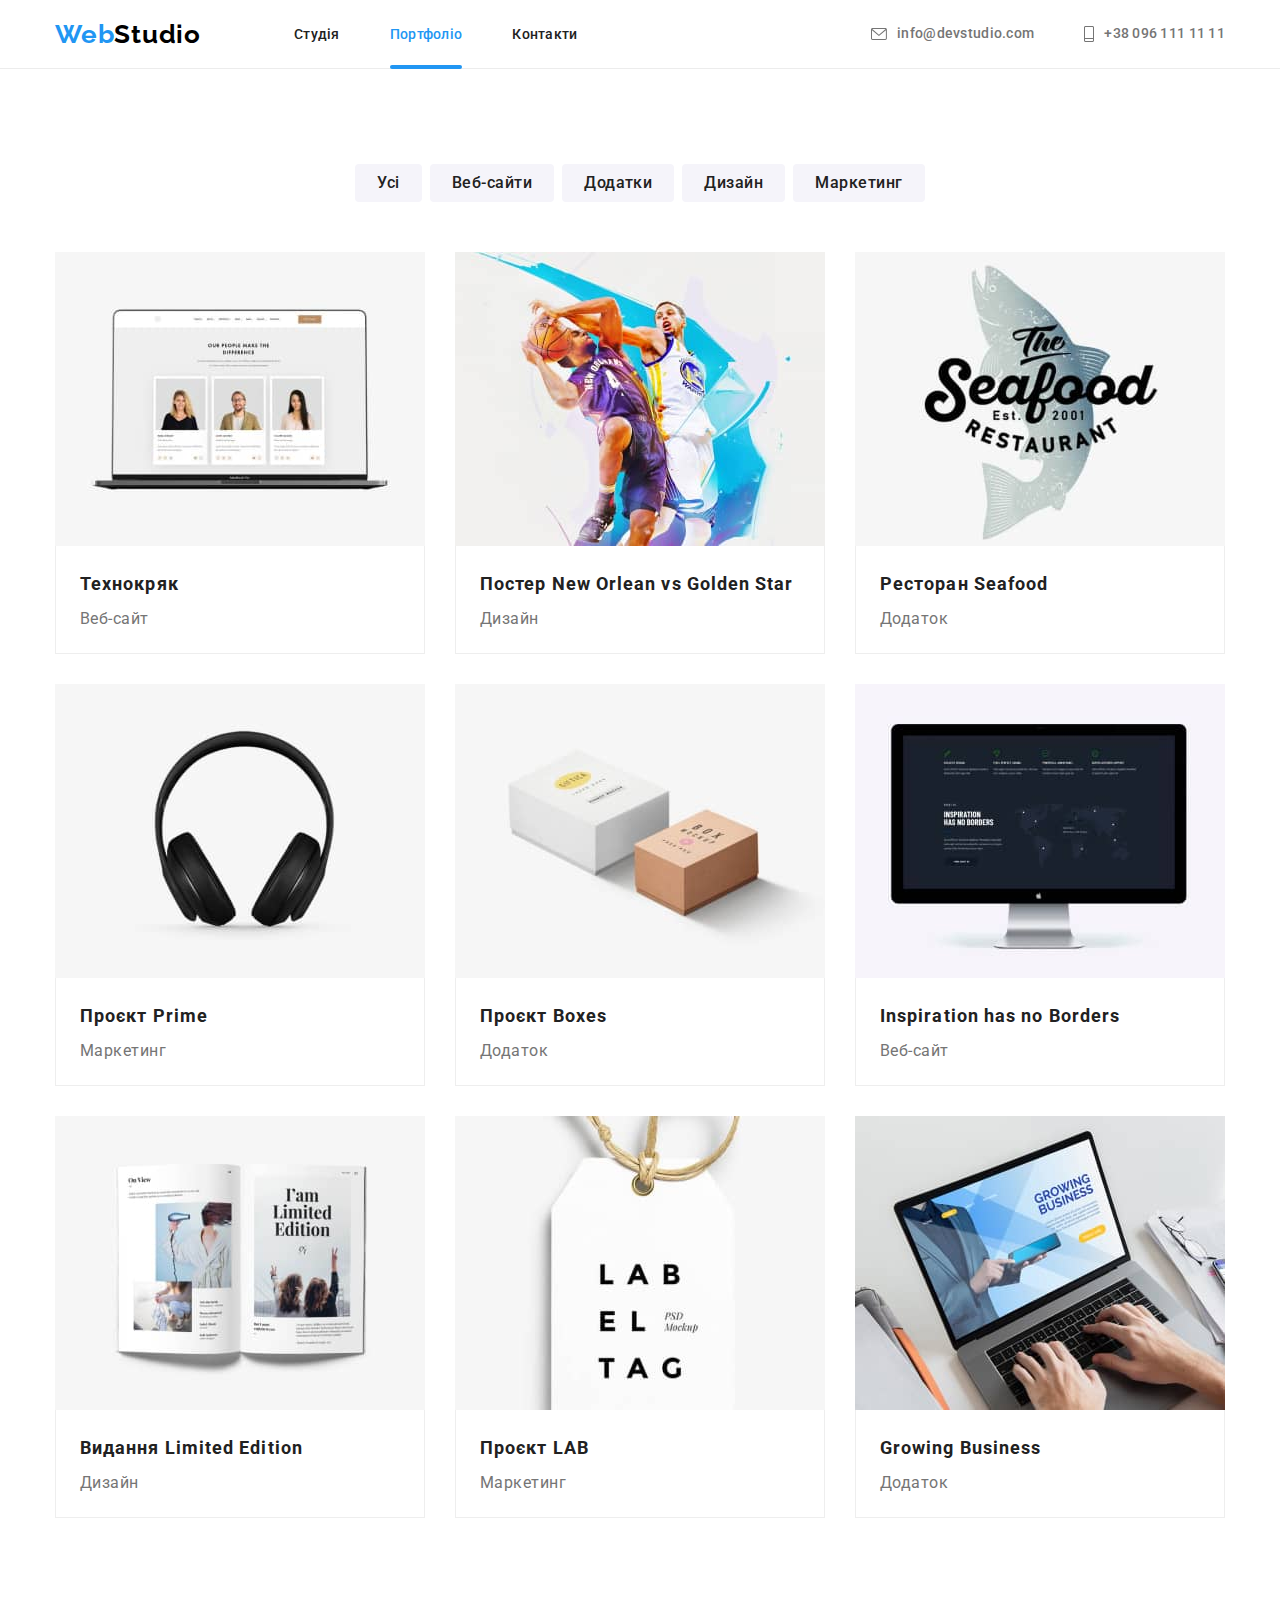
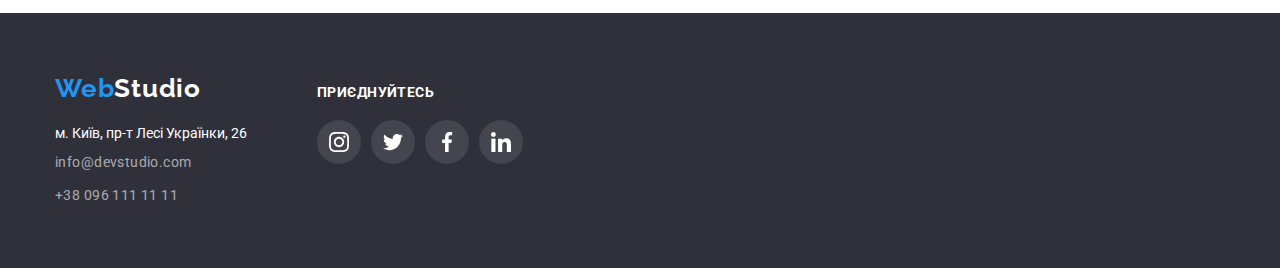
==== portfolio.html @ 482997ea "+files" ====
<!DOCTYPE html>
<html lang="uk">
    <head>
        <meta charset="UTF-8">
        <meta http-equiv="X-UA-Compatible" content="IE=edge">
        <meta name="viewport" content="width=device-width, initial-scale=1.0">
        <title>WebStudio</title>
        <link rel="preconnect" href="https://fonts.googleapis.com">
        <link rel="preconnect" href="https://fonts.gstatic.com" crossorigin>
        <link href="https://fonts.googleapis.com/css2?family=Raleway:wght@700&family=Roboto:wght@400;500;700;900&display=swap" rel="stylesheet">
        <link rel="stylesheet" href="https://cdn.jsdelivr.net/npm/modern-normalize@1.1.0/modern-normalize.min.css">
        <link rel="stylesheet" href="./styles/style.css">
    </head>
<body>
    <!-- ======header===========  -->
    <header class="page-header">
        <div class="container page-header-container">
            <nav class="page-nav">
                <a class="upper-logo" href="https://valentynsycev.github.io/HomeWork5/"><span class="logo-blue">Web</span>Studio</a>
                <ul class="menu list menu-container">
                    <li class="menu-item">
                        <a class="menu-link link link-color-hover" href="https://valentynsycev.github.io/HomeWork5/">Студія</a></li>
                    <li class="menu-item">
                        <a class="menu-link link link-color" href="https://valentynsycev.github.io/HomeWork5/portfolio.html">Портфоліо</a></li>
                    <li class="menu-item">
                        <a class="menu-link link link-color-hover" href="#">Контакти</a></li>
                </ul>
            </nav>
            <ul class="list contact-list">
                <li class=" menu-item">
                    <a class=" mail-address link" href="mailto:info@devstudio.com">
                        <svg lang="en" aria-label="icon envelope" class="mail-address-icon" width="16" height="12">
                            <use href="./imeges/sprite.svg#icon-envelope"></use>
                        </svg>
                        info@devstudio.com</a>
                </li>
                <li>
                    <a class="contact-phone-number link" href="tel:+380961111111">
                        <svg lang="en" aria-label="icon phone" class="contact-phone-icon" width="10" height="16">
                            <use href="./imeges/sprite.svg#icon-telephone"></use>
                        </svg>
                        +38 096 111 11 11</a>
                </li>
            </ul>
        </div>
    </header>
    <main>
        <section class="catalog">
            <div class="container">
                <!-- ======filter====== -->
                <ul class="list filter button-container ">
                    <li><button class="filter-button" type="button">Усі</button></li>
                    <li><button class="filter-button" type="button">Веб-сайти</button></li>
                    <li><button class="filter-button" type="button">Додатки</button></li>
                    <li><button class="filter-button" type="button">Дизайн</button></li>
                    <li><button class="filter-button" type="button">Маркетинг</button></li>
                </ul>
                <!-- =======project====== -->
                <ul class="list project-list">
                    <li class="project" >
                        <a class="project-link link" href="#">
                            <div class="project-img-wrapper">
                                <img src="./imeges/portfolio/portfolio1.jpg" alt="Дизайн веб-сторінки">
                                <p class="overlay">Ресурс пропонує комплексні пропозиції з різним рівнем функціоналу та сервісів. Все це дозволить відвідувачу отримати вичерпні відомості про компанію чи приватну особу.</p>
                            </div>
                            <div class="project-cintainer">
                                <h3 class="project-caption">Технокряк</h3>
                                <p class="project-text" >Веб-сайт</p>
                            </div>
                        </a>
                    </li>
                    <li class="project">
                        <a class="project-link link" href="#">
                            <div class="project-img-wrapper">
                                <img src="./imeges/portfolio/portfolio2.jpg" alt="Постер з двума баскетболістами">
                                <p class="overlay">Ресурс пропонує комплексні пропозиції з різним рівнем функціоналу та сервісів. Все це дозволить відвідувачу отримати вичерпні відомості про компанію чи приватну особу.</p>
                            </div>
                            <div class="project-cintainer">
                                <h3 class="project-caption">Постер New Orlean vs Golden Star</h3>
                                <p class="project-text" >Дизайн</p>
                            </div>
                        </a>
                    </li>
                    <li class="project">
                        <a class="project-link link" href="#">
                            <div class="project-img-wrapper">
                                <img src="./imeges/portfolio/portfolio3.jpg" alt="Дизайн додатку ресторану">
                                <p class="overlay">Ресурс пропонує комплексні пропозиції з різним рівнем функціоналу та сервісів. Все це дозволить відвідувачу отримати вичерпні відомості про компанію чи приватну особу.</p>
                            </div>
                            <div class="project-cintainer">
                                <h3 class="project-caption">Ресторан Seafood</h3>
                                <p class="project-text" >Додаток</p>
                            </div>
                        </a>
                    </li>
                    <li class="project">
                        <a class="project-link link" href="#">
                            <div class="project-img-wrapper">
                                <img src="./imeges/portfolio/portfolio4.jpg" alt="Навушники">
                                <p class="overlay">Ресурс пропонує комплексні пропозиції з різним рівнем функціоналу та сервісів. Все це дозволить відвідувачу отримати вичерпні відомості про компанію чи приватну особу.</p>
                            </div>
                            <div class="project-cintainer">
                                <h3 class="project-caption">Проєкт Prime</h3>
                                <p class="project-text" >Маркетинг</p>
                            </div>
                        </a>
                    </li>
                    <li class="project">
                        <a class="project-link link" href="#">
                            <div class="project-img-wrapper">
                                <img src="./imeges/portfolio/portfolio5.jpg" alt="Дві коробки">
                                <p class="overlay">Ресурс пропонує комплексні пропозиції з різним рівнем функціоналу та сервісів. Все це дозволить відвідувачу отримати вичерпні відомості про компанію чи приватну особу.</p>
                            </div>
                            <div class="project-cintainer">
                                <h3 class="project-caption">Проєкт Boxes</h3>
                                <p class="project-text" >Додаток</p>
                            </div>
                        </a>
                    </li>
                    <li class="project">
                        <a class="project-link link" href="#">
                            <div class="project-img-wrapper">
                                <img src="./imeges/portfolio/portfolio6.jpg" alt="Веб-сайти">
                                <p class="overlay">Ресурс пропонує комплексні пропозиції з різним рівнем функціоналу та сервісів. Все це дозволить відвідувачу отримати вичерпні відомості про компанію чи приватну особу.</p>
                            </div>
                            <div class="project-cintainer">
                                <h3 class="project-caption">Inspiration has no Borders</h3>
                                <p class="project-text" >Веб-сайт</p>
                            </div>
                        </a>
                    </li>
                    <li class="project">
                        <a class="project-link link" href="#">
                            <div class="project-img-wrapper">
                                <img src="./imeges/portfolio/portfolio7.jpg" alt="Журнал">
                                <p class="overlay">Ресурс пропонує комплексні пропозиції з різним рівнем функціоналу та сервісів. Все це дозволить відвідувачу отримати вичерпні відомості про компанію чи приватну особу.</p>
                            </div>
                            <div class="project-cintainer">
                                <h3 class="project-caption">Видання Limited Edition</h3>
                                <p class="project-text" >Дизайн</p>
                            </div>
                        </a>
                    </li>
                    <li class="project">
                        <a class="project-link link" href="#">
                            <div class="project-img-wrapper">
                                <img src="./imeges/portfolio/portfolio8.jpg" alt="Ярлик">
                                <p class="overlay">Ресурс пропонує комплексні пропозиції з різним рівнем функціоналу та сервісів. Все це дозволить відвідувачу отримати вичерпні відомості про компанію чи приватну особу.</p>
                            </div>
                            <div class="project-cintainer">
                                <h3 class="project-caption">Проєкт LAB</h3>
                                <p class="project-text" >Маркетинг</p>
                            </div>

                        </a>
                    </li>
                    <li class="project">
                        <a class="project-link link" href="#">
                            <div class="project-img-wrapper">
                                <img src="./imeges/portfolio/portfolio9.jpg" alt="Людина працює за нойтбуком">
                                <p class="overlay">Ресурс пропонує комплексні пропозиції з різним рівнем функціоналу та сервісів. Все це дозволить відвідувачу отримати вичерпні відомості про компанію чи приватну особу.</p>
                            </div>
                            <div class="project-cintainer">
                                <h3 class="project-caption">Growing Business</h3>
                                <p class="project-text" >Додаток</p>
                            </div>
                        </a>
                   </ul>
            </div>
        </section>
    </main>
   <!-- =====footer===== -->
   <footer class="footer">
    <div class="container footer-container">
        <div>
            <div class="logo-container">
                <a class="logo-down" href="https://valentynsycev.github.io/HomeWork5/"><span class="logo-blue">Web</span>Studio</a>
            </div>
            <address>
                <ul class="list ">
                    <li class="contact-item"><a class="link address-link" href="https://goo.gl/maps/NGYsfj5xvE9vm5nV7" target="_blank" rel="noopener noreferrer nofollow">м. Київ, пр-т Лесі Українки, 26</a></li>
                    <li class="contact-item"><a class="link footer-email" href="mailto:info@devstudio.com">info@devstudio.com</a></li>
                    <li><a class="link footer-number" href="tel:+380961111111">+38 096 111 11 11</a></li>
                </ul>
            </address>
        </div>
        <div >
            <p class="footer-haedliner">приєднуйтесь</p>
            <ul class="list footer-logo-list">
                <li>
                    <a href="#" class="footer-list-link">
                        <svg class="footer-logo-img" width="20px" height="20px">
                            <use href="./imeges/sprite.svg#icon-instagram"></use>
                        </svg>
                    </a>
                </li>
                <li>
                    <a href="#" class="footer-list-link">
                        <svg class="footer-logo-img" width="20px" height="20px">
                            <use href="./imeges/sprite.svg#icon-twitter"></use>
                        </svg>
                    </a>
                </li>
                <li>
                    <a href="#" class="footer-list-link">
                        <svg class="footer-logo-img" width="20px" height="20px">
                            <use href="./imeges/sprite.svg#icon-facebook"></use>
                        </svg>
                    </a>
                </li>
                <li>
                    <a href="#" class="footer-list-link">
                        <svg class="footer-logo-img" width="20px" height="20px">
                            <use href="./imeges/sprite.svg#icon-linkedin"></use>
                        </svg>
                    </a>
                </li>
            </ul>
        </div>
    </div>
   </footer>
</body>
</html>
---- styles/style.css ----
:root{
    --logo-color:#000000;
    --text-color-white: #fff;
    --background-color-white: #FFFFFF;
    --background-color-dark: #2F303A;
    --backgraund-portfolio: 1px solid #EEEEEE;
    --background-color-grey: #F5F4FA;
    --active-color-blue : #2196F3;
    --title-color: #212121;
    --text-color-grey: #757575;
    --button-active-back-color: #188CE8;
    --rgba-color: rgba(255, 255, 255, 0.6);
    --dackground-image: #C4C4C4;
    --icon-color: #AFB1B8;
}

h1, h2, h3, h4, p {
    margin-top: 0;
    margin-bottom: 0;
}

ul, ol {
margin-top: 0;
margin-bottom: 0;
padding-left: 0;
}

.link {
    text-decoration: none;
    transition: color 250ms cubic-bezier(0.4, 0, 0.2, 1);
}


.list {
    list-style: none;
    font-style: normal;
}

img {
    display: block;
    min-width: 100%;
    height: auto;
}

button {
    cursor: pointer;
}

.container {
    width: 1200px;
    margin-left: auto;
    margin-right: auto;
    padding-left: 15px;
    padding-right: 15px;
}

body {
    font-family: 'Roboto', sans-serif;
    background-color: var(--background-color-white);
    max-width: 1600px;
    margin-left: auto;
    margin-right: auto;
    
}

/* ====header==== */
.page-header {
    /* padding-top: 25px;
    padding-bottom: 25px; */
    border-bottom: 1px solid #ECECEC;
}
.page-header-container {
    display: flex;
    align-items: center;
}

.page-nav {
    display: flex;
    align-items: center;
}

.menu-container{
    display: flex;
    align-items: center;
    column-gap: 50px;
}

.contact-list {
    display: flex;
    align-items: center;
    margin-left: auto;
    column-gap: 50px;
}
.upper-logo {
    text-decoration: none;
    font-family: 'Raleway';
    font-weight: 700;
    font-size: 26px;
    line-height: 1.19;
    letter-spacing: 0.03em;
    color: var(--logo-color);
    margin-right: 93px;
}

.logo-blue {
    color: var(--active-color-blue)
}

.menu-link {
    font-weight: 500;
    font-size: 14px;
    line-height: 1.14;
    letter-spacing: 0.02em;
    color: var(--title-color);
}

.mail-address,
.contact-phone-number {
    display: flex;
    font-weight: 500;
    font-size: 14px;
    line-height: 1.14;
    letter-spacing: 0.02em;
    color: var(--text-color-grey);
    align-items: center;
}

.link:hover,
.link:focus {
    color: var(--active-color-blue);
}

.menu-link:active {
    color: var(--active-color-blue);
}

.link-color {
    color: var(--active-color-blue);
}

.menu-item {
    position: relative;
    padding-top: 25px;
    padding-bottom: 25px;
}

.link-color::after {
    content: "";
    position: absolute;
    left: 0;
    bottom: -1px;

    width: 100%;
    height: 4px;
    border-radius: 2px;
    background-color: var(--active-color-blue);


}

.link-color-hover::after{
    content: "";
    position: absolute;
    left: 0;
    bottom: -1px;

    width: 100%;
    height: 4px;
    border-radius: 2px;
    background-color: var(--active-color-blue);
    transform: scale(0);
    transition: transform 250ms cubic-bezier(0.4, 0, 0.2, 1);
}

.link-color-hover:hover::after,
.link-color-hover:focus::after {
    transform: scale(1);
}

.menu-address {
    display: flex;
}

.mail-address-icon,
.contact-phone-icon {
    fill: #757575;
    margin-right: 10px;
    transition: fill 250ms cubic-bezier(0.4, 0, 0.2, 1);
}

.mail-address:hover .mail-address-icon,
.mail-address:focus .mail-address-icon {
    fill:#2196F3;
}

.contact-phone-number:hover .contact-phone-icon,
.contact-phone-number:focus .contact-phone-icon {
    fill:#2196F3;
}

/* ======header====== */

/* =======heading=========== */

.section-title {
    background-color: var(--dackground-image);
    padding-top: 200px;
    padding-bottom: 200px;
    background-image: linear-gradient(rgba(47, 48, 58, 0.4), rgba(47, 48, 58, 0.4)), url(../imeges/background/Img.png);
    background-repeat: no-repeat;
}

.heading {
    font-weight: 900;
    font-size: 44px;
    line-height: 1.36;
    text-align: center;
    letter-spacing: 0.06em;
    text-transform: uppercase;
    color: var(--text-color-white);
    width: 700px;
    margin-right: auto;
    margin-left: auto;
    margin-bottom: 30px;
}

.modal-open-btn {
    font-weight: 700;
    font-size: 16px;
    line-height: 1.88;
    display: flex;
    align-items: center;
    text-align: center;
    letter-spacing: 0.06em;
    background-color: var(--active-color-blue);
    color: var(--background-color-white);
    box-shadow: 0px 4px 4px rgba(0, 0, 0, 0.15);
    border-radius: 4px;
    margin-right: auto;
    margin-left: auto;
    padding: 10px 32px;
    border: none;

    transition: background-color 250ms cubic-bezier(0.4, 0, 0.2, 1);
}

.modal-open-btn:hover,
.modal-open-btn:focus{
    background-color:var(--button-active-back-color);
}

/* =======heading=========== */

/* =========preference========= */
.preference-logo {
    display: flex;
    justify-content: center;
    align-items: center;
    background-color: var(--background-color-grey);
    border-radius: 4px;
    width: 270px;
    height: 120px;
    margin-bottom: 30px;
}

.section-preference {
    padding-top: 95px;
    padding-bottom: 95px;
}

.preference-container {
    display: flex;
    column-gap: 30px;
}


.preference {
    font-size: 0;
}

.preference-subtitle {
    font-weight: 700;
    font-size: 14px;
    line-height: 16px;
    letter-spacing: 0.03em;
    text-transform: uppercase;
    color: var(--title-color);
    margin-bottom: 10px;
}

.preference-subtitle {
    font-weight: 700;
    font-size: 14px;
    line-height: 1.14;
    letter-spacing: 0.03em;
    text-transform: uppercase;
    color:var(--title-color);
}

.preference-text {
    font-weight: 400;
    font-size: 14px;
    line-height: 24px;
    letter-spacing: 0.03em;
    color: var(--text-color-grey);
}
/* =========preference========= */

/* =========section-work========== */
.section-work {
    padding-bottom: 95px;
}

.headline {
    font-weight: 700;
    font-size: 36px;
    line-height: 1.17;
    text-align: center;
    letter-spacing: 0.03em;
    color: var(--title-color);
    margin-bottom: 50px;
}

.work-container {
    display: flex;
    column-gap: 30px;
}

.page-item {
    flex-basis: calc((100%-60)/3);
    position: relative;
}

.overlay-page-item {
    position: absolute;
    left: 0;
    bottom: 0;
    font-weight: 700;
    font-size: 14px;
    line-height: 16px;
    text-align: center;
    letter-spacing: 0.03em;
    text-transform: uppercase;
    color: var(--text-color-white);
    background-color:rgba(47, 48, 58, 0.8);
    width: 100%;
    height: 70px;
    display: flex;
    align-items: center;
    justify-content: center;
}

/* =========section-work========== */

/* ========section-features========= */
.section-features {
    background-color:var(--background-color-grey);
    padding-top: 95px;
    padding-bottom: 95px;
}

.team-container {
    display: flex;
    column-gap: 30px;
}

.desc {
    padding-top: 30px;
    padding-bottom: 30px;
}

.headline-list {
    text-align: center;
    flex-basis: calc((100%-90)/4);
    box-shadow: 0px 1px 3px rgba(0, 0, 0, 0.12), 0px 1px 1px rgba(0, 0, 0, 0.14), 0px 2px 1px rgba(0, 0, 0, 0.2);
    border-radius: 0px 0px 4px 4px;
    background-color: var(--background-color-white);
}

.name-employee {
    font-weight: 500;
    font-size: 16px;
    line-height: 1.19;
    letter-spacing: 0.03em;
    color: var(--title-color);
    margin-bottom: 10px;
}

.position {
    font-weight: 400;
    font-size: 16px;
    line-height: 1.19;
    letter-spacing: 0.03em;
    color:var(--text-color-grey);
    margin-bottom: 16px;
}

.logo-img {
    fill:#2F303A;
}

.social-list {
    display: flex;
    justify-content: center;
    column-gap: 10px;
}

.social-list-link {
    display: flex;
    width: 44px;
    height: 44px;
    border-radius: 50%;
    justify-content: center;
    align-items: center;
    background-color: none;

    transition: background-color 250ms cubic-bezier(0.4, 0, 0.2, 1);
}

.social-list-icon {
    fill:var(--icon-color);
    transition: fill 250ms cubic-bezier(0.4, 0, 0.2, 1);
}

.social-list-link:hover,
.social-list-link:focus {
    background-color:var(--active-color-blue)
}

.social-list-link:hover .social-list-icon,
.social-list-link:focus .social-list-icon {
    fill:var(--background-color-white);
}
/* ======section-features============= */


/* ===========section-customers======== */

.section-customers {
    padding-top: 94px;
    padding-bottom: 94px;
}

.customers-list {
    display: flex;
    column-gap: 30px;
}

.customer-list-item {
    display: flex;
    justify-content: center;
    align-items: center;
}

.customers-list-link {
    display: flex;
    justify-content: center;
    align-items: center;
    border: 1px solid #AFB1B8;
    border-radius: 4px;
    width: 170px;
    height: 92px;

    transition: border-color 250ms cubic-bezier(0.4, 0, 0.2, 1);
}

.company-logo {
    fill:var(--icon-color);
    transition: fill 250ms cubic-bezier(0.4, 0, 0.2, 1);
}

.customers-list-link:hover,
.customers-list-link:focus {
    border-color:var(--active-color-blue);
}

.customers-list-link:hover .company-logo,
.customers-list-link:focus .company-logo{
    fill: var(--active-color-blue);
}

/* ===========section-customers======== */


/* =========footer=========== */

.footer {
    background-color: var(--background-color-dark);
    padding-top: 60px;
    padding-bottom: 60px;
}

.logo-down { 
    text-decoration: none;
}

.logo-down {
    font-family: 'Raleway';
    font-style: normal;
    font-weight: 700;
    font-size: 26px;
    line-height: 1.19;
    letter-spacing: 0.03em;
    color:var(--text-color-white);
}

.logo-container {
    margin-bottom: 20px;
}

.address-link {
    font-weight: 400;
    font-size: 14px;
    line-height: 1,71;
    color: var(--text-color-white);
}

.contact-item{
    margin-bottom: 9px;
}

.footer-email,
.footer-number {
    font-weight: 400;
    font-size: 14px;
    line-height: 1.71;
    letter-spacing: 0.03em;
    color: var(--rgba-color);
}

.footer-container {
    display: flex;
    column-gap: 70px;
    align-items: baseline;
}

.footer-haedliner {
    font-weight: 700;
    font-size: 14px;
    line-height: 16px;
    letter-spacing: 0.03em;
    text-transform: uppercase;
    color: var(--text-color-white);
     margin-bottom: 20px;
}

.footer-logo-list{
    display: flex;
    column-gap: 10px;
}

.footer-list-link {
    display: flex;
    width: 44px;
    height: 44px;
    border-radius: 50%;
    justify-content: center;
    align-items: center;
    background-color: rgba(255, 255, 255, 0.1);

    transition: background-color 250ms cubic-bezier(0.4, 0, 0.2, 1);
}

.footer-logo-img {
    fill: var(--background-color-white);
}

.footer-list-link:hover,
.footer-list-link:focus {
    background-color:var(--active-color-blue);
}

/* =====footer======== */

/* ======PORTFOLIO======= */
.catalog {
   padding-top: 95px;
   padding-bottom: 95px;
}
/* ======filter====== */
.filter {
    display: flex;
    column-gap: 8px;
    margin-bottom: 50px;
}


.filter-dutton {
    color: var(--rgba-color);
}

.catalog {
    background-color: var(--backgraund-portfolio);
}

.button-container {
    margin-left: auto;
    margin-right: auto;
    justify-content: center;
}

.filter-button {
    font-weight: 500;
    font-size: 16px;
    line-height: 1.63;
    text-align: center;
    letter-spacing: 0.03em;
    background:var(--background-color-grey);
    border-radius: 4px;
    color: var(--title-color);
    padding: 6px 22px;
    border: none;

    transition: color 250ms cubic-bezier(0.4, 0, 0.2, 1), background-color 250ms cubic-bezier(0.4, 0, 0.2, 1), box-shadow 250ms cubic-bezier(0.4, 0, 0.2, 1);
}

.filter-button:hover,
.filter-button:focus {
    color: var(--text-color-white);
    background-color:var(--active-color-blue);
    box-shadow: 0px 3px 1px rgba(0, 0, 0, 0.1), 0px 1px 2px rgba(0, 0, 0, 0.08), 0px 2px 2px rgba(0, 0, 0, 0.12);
}
/* ======filter====== */

/* =======project====== */
.project {
    flex-basis: calc((100% - 60px)/3)
}

.project-list {
    display: flex;
    gap: 30px;
    flex-wrap: wrap;
}

.project-link {
    box-shadow: 0;
    transition: box-shadow 250ms cubic-bezier(0.4, 0, 0.2, 1);
}

.project-link:hover,
.project-link:focus {
    display: block;
    box-shadow: 0px 1px 1px rgba(0, 0, 0, 0.12), 0px 4px 4px rgba(0, 0, 0, 0.06), 1px 4px 6px rgba(0, 0, 0, 0.16);
}

.project-link:hover .overlay,
.project-link:focus .overlay {
    transform: translateY(0%);
}

.project-img-wrapper {
    position: relative;
    overflow: hidden;
}

.overlay {
    position: absolute;
    top:0;
    left:0;
    width: 100%;
    height: 100%;
    background-color:rgba(33, 150, 243, 0.9);
    color:var(--text-color-white);
    font-weight: 400;
    font-size: 18px;
    line-height: 28px;
    letter-spacing: 0.03em;
    padding: 24px;
    display: flex;
    align-items: center;
    transform: translateY(101%);
    transition: transform 250ms cubic-bezier(0.4, 0, 0.2, 1);

}



.project-cintainer {
    padding: 20px 24px;
    border-right: 1px solid #EEEEEE;
    border-bottom: 1px solid #EEEEEE;
    border-left: 1px solid #EEEEEE;

}

.project-caption {
    font-weight: 700;
    font-size: 18px;
    line-height: 2;
    letter-spacing: 0.06em;
    color:var(--title-color);
    margin-bottom: 4px;
}

.project-text {
    font-weight: 400;
    font-size: 16px;
    line-height: 1.67;
    letter-spacing: 0.03em;
    color: var(--text-color-grey);
    border-radius: 4px;
}
/* =======project====== */


/* ==========modal=========== */
.backdrop {
    position: fixed;
    left: 0;
    top: 0;
    width: 100%;
    height: 100%;
    background-color: rgba(0, 0, 0, 0.2);
    z-index: 100;
    opacity: 1;
    transition: opacity 500ms cubic-bezier(0.4, 0, 0.2, 1), visibility 500ms cubic-bezier(0.4, 0, 0.2, 1);
}

.backdrop.is-hidden {
    visibility: hidden;
    opacity: 0;
    pointer-events:none;
}

.modal {
    position: absolute;
    top: 50%;
    left: 50%;
    transform: translate(-50%, -50%);
    width: 528px;
    height: 581px;
    background-color:var(--background-color-white);
    box-shadow: 0px 1px 3px rgba(0, 0, 0, 0.12), 0px 1px 1px rgba(0, 0, 0, 0.14), 0px 2px 1px rgba(0, 0, 0, 0.2);
    border-radius: 4px;
}

.modal-close-btn {
    position: absolute;
    top: 8px;
    right: 8px;
    width: 30px;
    height: 30px;
    border-radius: 50%;
    padding: none;
    background-color: transparent;
    border: 1px solid rgba(0, 0, 0, 0.1);
    display: flex;
    justify-content: center;
    align-items: center;
}

.modal-close-icon {
    background-color: none;
    width: 18px;
    height: 18px;
}
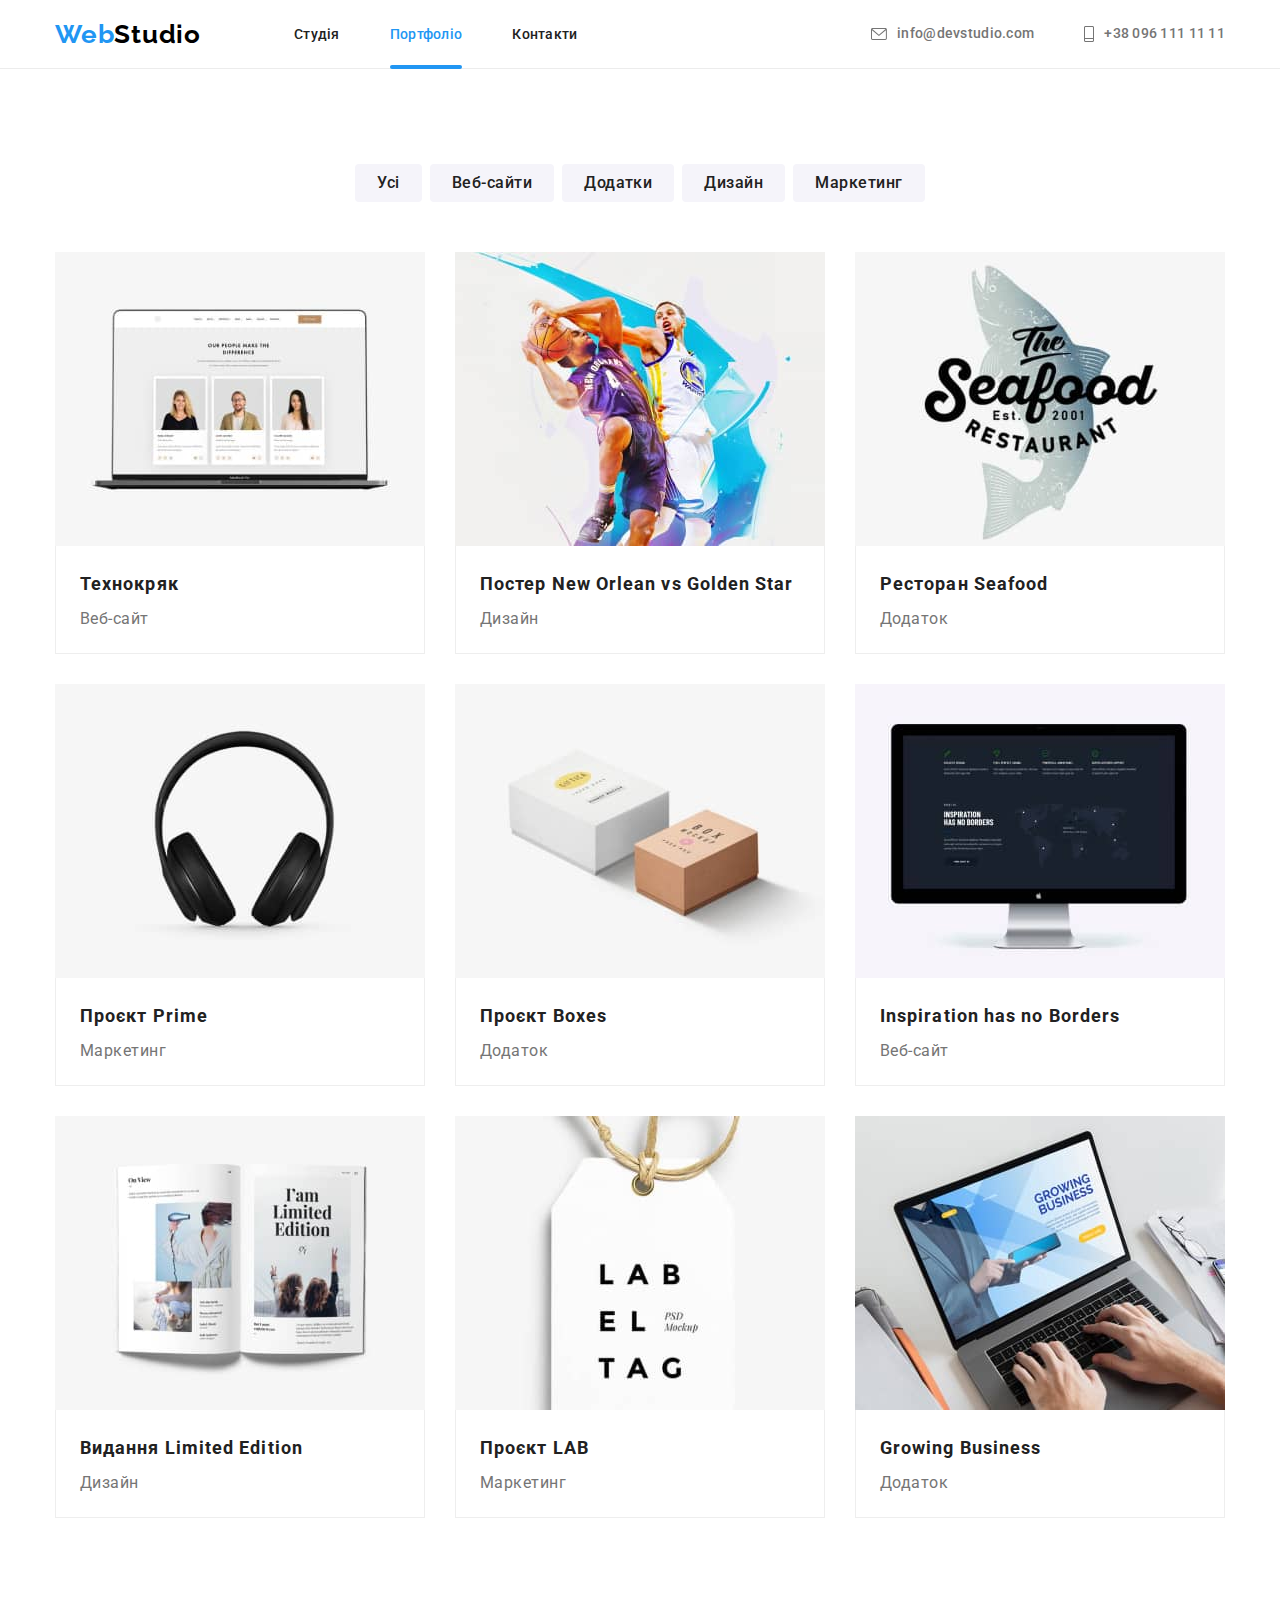
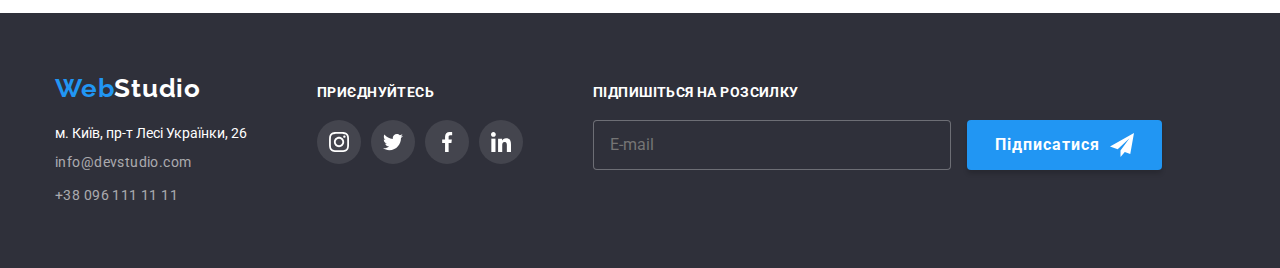
==== commit eeaf3d4d: "versio" ====
--- a/portfolio.html
+++ b/portfolio.html
@@ -16,12 +16,12 @@
     <header class="page-header">
         <div class="container page-header-container">
             <nav class="page-nav">
-                <a class="upper-logo" href="https://valentynsycev.github.io/HomeWork5/"><span class="logo-blue">Web</span>Studio</a>
+                <a class="upper-logo" href="https://valentynsycev.github.io/HomeWork6/"><span class="logo-blue">Web</span>Studio</a>
                 <ul class="menu list menu-container">
                     <li class="menu-item">
-                        <a class="menu-link link link-color-hover" href="https://valentynsycev.github.io/HomeWork5/">Студія</a></li>
+                        <a class="menu-link link link-color-hover" href="https://valentynsycev.github.io/HomeWork6/">Студія</a></li>
                     <li class="menu-item">
-                        <a class="menu-link link link-color" href="https://valentynsycev.github.io/HomeWork5/portfolio.html">Портфоліо</a></li>
+                        <a class="menu-link link link-color" href="https://valentynsycev.github.io/HomeWork6/portfolio.html">Портфоліо</a></li>
                     <li class="menu-item">
                         <a class="menu-link link link-color-hover" href="#">Контакти</a></li>
                 </ul>
@@ -174,7 +174,7 @@
     <div class="container footer-container">
         <div>
             <div class="logo-container">
-                <a class="logo-down" href="https://valentynsycev.github.io/HomeWork5/"><span class="logo-blue">Web</span>Studio</a>
+                <a class="logo-down" href="https://valentynsycev.github.io/HomeWork6/"><span class="logo-blue">Web</span>Studio</a>
             </div>
             <address>
                 <ul class="list ">
@@ -217,6 +217,23 @@
                 </li>
             </ul>
         </div>
+        <form action="">
+            <p class="footer-haedliner">Підпишіться на розсилку</p>
+            <label class="footer-form-label" name="" >
+                <input                
+                    type="email"
+                    class="footer-form-input"
+                    required
+                    name="email for mailing list"
+                    placeholder="E-mail"
+                />
+            </label>
+            <button type="submit" class="footer-form-btn">Підписатися
+                <svg class="footer-form-img" width="24px" height="24px" >
+                    <use href="./imeges/sprite.svg#icon-plane"></use>
+                </svg>
+            </button>
+        </form>
     </div>
    </footer>
 </body>
--- a/styles/style.css
+++ b/styles/style.css
@@ -541,7 +541,7 @@
     letter-spacing: 0.03em;
     text-transform: uppercase;
     color: var(--text-color-white);
-     margin-bottom: 20px;
+    margin-bottom: 20px;
 }
 
 .footer-logo-list{
@@ -570,7 +570,48 @@
     background-color:var(--active-color-blue);
 }
 
+.footer-form-input {
+    width: 358px;
+    border: 1px solid rgba(255, 255, 255, 0.3);
+    border-radius: 4px;
+    background-color:var(--background-color-dark);
+    padding: 15px 16px;
+    outline: none;
+    color:var(--text-color-white);
+    margin-right: 12px;
+}
+
+.footer-form-btn {
+    background: #2196F3;
+    box-shadow: 0px 4px 4px rgba(0, 0, 0, 0.15);
+    border-radius: 4px;
+    font-weight: 700;
+    font-size: 16px;
+    line-height: 1.88;
+    color: var(--text-color-white);
+    padding: 10px 28px;
+    outline: none;
+    border: none;
+    display: inline-flex;
+    align-items: center;
+    letter-spacing: 0.06em;
+
+    transition: background-color 250ms cubic-bezier(0.4, 0, 0.2, 1);
+}
+
+.footer-form-img {
+    fill: #FFFFFF;
+    margin-left: 10px;
+}
+
+.footer-form-btn:hover,
+.footer-form-btn:focus{
+    background-color:var(--button-active-back-color);
+}
+
 /* =====footer======== */
+
+
 
 /* ======PORTFOLIO======= */
 .catalog {
@@ -674,8 +715,6 @@
 
 }
 
-
-
 .project-cintainer {
     padding: 20px 24px;
     border-right: 1px solid #EEEEEE;
@@ -701,7 +740,9 @@
     color: var(--text-color-grey);
     border-radius: 4px;
 }
-/* =======project====== */
+/* =======/project====== */
+/* ========/PORTFOLIO========= */
+
 
 
 /* ==========modal=========== */
@@ -754,5 +795,166 @@
     background-color: none;
     width: 18px;
     height: 18px;
-}
-
+    transition: fill 250ms cubic-bezier(0.4, 0, 0.2, 1);
+}
+
+.modal-close-btn:hover .modal-close-icon,
+.modal-close-btn:focus .modal-close-icon {
+    fill: var(--active-color-blue);
+}
+
+.modal-form {
+    padding: 40px;
+    display: flex;
+    flex-direction: column;
+}
+
+.form-heading {
+    font-weight: 700;
+    font-size: 20px;
+    line-height: 1.15;
+    text-align: center;
+    letter-spacing: 0.03em;
+    margin-bottom: 12px;
+}
+
+.modal-form-field {
+    margin-bottom: 10px;
+}
+
+.modal-form-input {
+    width: 100%;
+    height: 40px;
+    border: 1px solid rgba(33, 33, 33, 0.2);
+    border-radius: 4px;
+    padding: 12px 42px;
+    font-weight: 400;
+    transition: border-color 250ms cubic-bezier(0.4, 0, 0.2, 1);
+}
+
+
+.modal-form-input:focus {
+    outline: none;
+    border-color: var(--active-color-blue);
+}
+
+.modal-form-icon {
+    position: absolute;
+    left: 12px;
+    top: 50%;
+    transform: translateY(-50%);
+    width: 18px;
+    height: 18px;
+    transition: fill 250ms cubic-bezier(0.4, 0, 0.2, 1);
+}
+
+.modal-form-input:focus+.modal-form-icon {
+    fill: var(--active-color-blue);
+}
+
+.modal-form-field-desc {
+    font-weight: 400;
+    font-size: 12px;
+    line-height: 1.17;
+    letter-spacing: 0.01em;
+    color: var(--text-color-grey);
+    margin-bottom: 4px;
+    display: block;
+}
+
+.form-field-wrapper {
+    position: relative;
+    display: block;
+}
+
+.modal-form-textarea {
+    display: block;
+    width: 100%;
+    height: 120px;
+    padding: 12px 16px;
+    border: 1px solid rgba(33, 33, 33, 0.2);
+    border-radius: 4px;
+    resize: none;
+    margin-bottom: 20px;
+    transition: border-color 250ms cubic-bezier(0.4, 0, 0.2, 1);
+    font-weight: 400;
+    font-size: 12px;
+    line-height: 14px;
+    letter-spacing: 0.01em;
+}
+
+.modal-form-textarea::placeholder {
+    color: rgba(117, 117, 117, 0.5);
+}
+
+.modal-form-textarea:focus {
+    outline: none;
+    border-color: var(--active-color-blue);
+}
+
+.modal-form-check-field {
+    font-weight: 400;
+    font-size: 14px;
+    line-height: 1.7;
+    letter-spacing: 0.03em;
+    color: var(--text-color-grey);
+    display: flex;
+    align-items: center;
+    margin-bottom: 30px;
+}
+
+.modal-form-check-field>a {
+    color: var(--active-color-blue);
+}
+
+.modal-form-check {
+    appearance: none;
+    position: absolute;
+}
+
+.modal-form-own-check {
+    width: 16px;
+    height: 15px;
+    border: 2px solid #303030;
+    border-radius: 2px;
+    margin-right: 9px;
+    cursor: pointer;
+}
+
+.modal-form-check-icon {
+    display: none;
+}
+
+.modal-form-check:checked + .modal-form-own-check {
+    background-color:var(--active-color-blue);
+    border: none;
+}
+
+.modal-form-check:checked + .modal-form-own-check>.modal-form-check-icon {
+    display: block;
+}
+
+.modal-form-check:focus + .modal-form-own-check {
+    box-shadow: 0 0 0 2px rgba(0, 0, 255, 0.5);
+}
+
+.modal-btn-submit {
+    display: block;
+    box-shadow: 0px 4px 4px rgba(0, 0, 0, 0.15);
+    border-radius: 4px;
+    background-color:var(--active-color-blue);
+    border: none;
+    align-self: center;
+    padding: 10px 52px;
+    font-weight: 700;
+    font-size: 16px;
+    line-height: 1.88;
+    letter-spacing: 0.06em;
+    color: var(--text-color-white);
+    transition: background-color 250ms cubic-bezier(0.4, 0, 0.2, 1);
+}
+
+.modal-btn-submit:hover,
+.modal-btn-submit:focus {
+    background-color:var(--button-active-back-color)
+}